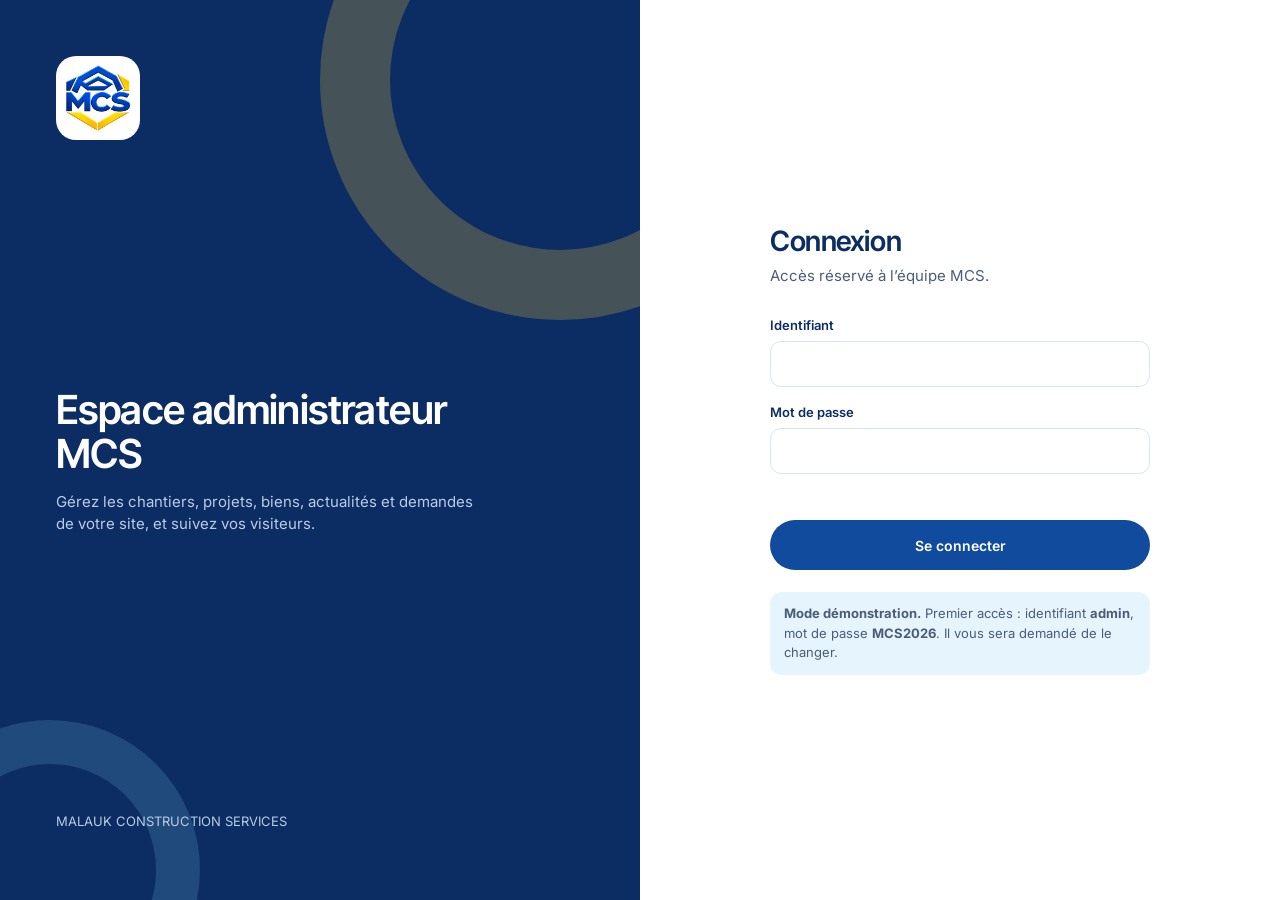
==== admin/index.html @ 773e59d4 "Mise en ligne du site MCS" ====
<!doctype html>
<html lang="fr">
<head>
<meta charset="utf-8">
<meta name="viewport" content="width=device-width, initial-scale=1">
<meta name="robots" content="noindex, nofollow">
<title>Administration MCS</title>
<link rel="icon" href="../assets/img/favicon.png">
<link rel="preconnect" href="https://fonts.googleapis.com">
<link rel="preconnect" href="https://fonts.gstatic.com" crossorigin>
<link href="https://fonts.googleapis.com/css2?family=Inter+Tight:wght@400;500;600;700&family=Inter:wght@400;500;600;700&display=swap" rel="stylesheet">
<link rel="stylesheet" href="admin.css">
</head>
<body>

<!-- Connexion -->
<div class="ecran-connexion" id="connexion" hidden>
  <div class="visuel">
    <img src="../assets/img/logo.png" alt="MCS">
    <div>
      <h1>Espace administrateur MCS</h1>
      <p>Gérez les chantiers, projets, biens, actualités et demandes de votre site, et suivez vos visiteurs.</p>
    </div>
    <p style="font-size:13px">MALAUK CONSTRUCTION SERVICES</p>
  </div>
  <div class="formulaire">
    <form class="carte-connexion" id="form-connexion" autocomplete="on">
      <h2>Connexion</h2>
      <p>Accès réservé à l’équipe MCS.</p>
      <div class="champ"><label for="c-id">Identifiant</label><input id="c-id" name="identifiant" autocomplete="username" required></div>
      <div class="champ"><label for="c-mdp">Mot de passe</label><input id="c-mdp" name="mdp" type="password" autocomplete="current-password" required></div>
      <p class="erreur" id="c-erreur" aria-live="polite"></p>
      <button class="btn btn-bleu" type="submit">Se connecter</button>
      <div class="note-demo" id="note-demo"><b>Mode démonstration.</b> Premier accès : identifiant <b>admin</b>, mot de passe <b>MCS2026</b>. Il vous sera demandé de le changer.</div>
    </form>
  </div>
</div>

<!-- Application -->
<div class="app" id="app" hidden>
  <aside class="barre" id="barre">
    <div class="marque"><img src="../assets/img/logo.png" alt=""><div><b>MCS Admin</b><small>Malauk Construction Services</small></div></div>
    <nav id="nav"></nav>
    <div class="bas"><b id="u-nom"></b><span id="u-role"></span></div>
  </aside>
  <div class="principal">
    <header class="haut">
      <button class="burger" id="burger" aria-label="Menu"><svg width="20" height="20" viewBox="0 0 24 24" fill="none" stroke="currentColor" stroke-width="2"><path d="M4 7h16M4 12h16M4 17h16"/></svg></button>
      <h1 id="titre-page">Tableau de bord</h1>
      <a class="btn btn-trait btn-petit" href="../index.html" target="_blank" rel="noopener">Voir le site
        <svg width="14" height="14" viewBox="0 0 24 24" fill="none" stroke="currentColor" stroke-width="2"><path d="M14 4h6v6M20 4l-9 9M19 14v5a1 1 0 0 1-1 1H5a1 1 0 0 1-1-1V6a1 1 0 0 1 1-1h5"/></svg></a>
    </header>
    <main class="contenu" id="contenu"></main>
  </div>
</div>

<div class="voile" id="voile" hidden></div>
<aside class="panneau" id="panneau" aria-modal="true" role="dialog" hidden>
  <div class="tete"><h2 id="p-titre"></h2><button class="btn btn-trait btn-icone" id="p-fermer" aria-label="Fermer"><svg width="18" height="18" viewBox="0 0 24 24" fill="none" stroke="currentColor" stroke-width="2"><path d="M6 6l12 12M18 6L6 18"/></svg></button></div>
  <div class="corps" id="p-corps"></div>
  <div class="pied" id="p-pied"></div>
</aside>
<div class="toast" id="toast" role="status"></div>

<script src="../assets/js/donnees.js"></script>
<script src="admin.js"></script>
</body>
</html>
---- admin/admin.css ----
:root{
  --bleu:#2C66B0; --bleu-profond:#114B9D; --nuit:#0C2D63; --nuit-2:#0A2552; --ciel:#B9E2F6; --brume:#E6F4FD;
  --jaune:#EDC23B; --texte:#0C2D63; --doux:#4A5C78; --trait:#D7E5F1; --fond:#F3F7FB; --blanc:#fff;
  --vert:#1F9D55; --rouge:#D64545; --orange:#E08A1E;
  color-scheme:light;
}
*,*::before,*::after{box-sizing:border-box}
html,body{margin:0; height:100%}
body{font-family:Inter, "Helvetica Neue", Arial, sans-serif; font-size:15px; line-height:1.5; color:var(--texte); background:var(--fond); -webkit-font-smoothing:antialiased}
h1,h2,h3,h4{font-family:"Inter Tight", Inter, Arial, sans-serif; font-weight:600; letter-spacing:-.015em; margin:0; line-height:1.2}
a{color:var(--bleu-profond)}
button{font:inherit; cursor:pointer}
input,select,textarea{font:inherit; color:var(--texte)}
:focus-visible{outline:2px solid var(--jaune); outline-offset:2px}
[hidden]{display:none !important}

/* ---------- Connexion ---------- */
.ecran-connexion{min-height:100%; display:grid; grid-template-columns:1fr 1fr; background:#fff}
.ecran-connexion .visuel{position:relative; background:var(--nuit); color:#fff; padding:56px; display:flex; flex-direction:column; justify-content:space-between; overflow:hidden}
.ecran-connexion .visuel::before{content:""; position:absolute; right:-160px; top:-160px; width:480px; height:480px; border-radius:50%; border:70px solid rgba(237,194,59,.25)}
.ecran-connexion .visuel::after{content:""; position:absolute; left:-100px; bottom:-120px; width:300px; height:300px; border-radius:50%; border:44px solid rgba(124,200,239,.18)}
.ecran-connexion .visuel img{width:84px; height:84px; background:#fff; border-radius:20px; padding:8px; position:relative; z-index:1}
.ecran-connexion .visuel h1{font-size:40px; line-height:1.1; color:#fff; max-width:440px; position:relative; z-index:1}
.ecran-connexion .visuel p{color:#B9CCE4; max-width:420px; position:relative; z-index:1}
.ecran-connexion .formulaire{display:flex; align-items:center; justify-content:center; padding:40px 24px}
.carte-connexion{width:100%; max-width:380px}
.carte-connexion h2{font-size:28px; margin-bottom:6px}
.carte-connexion > p{color:var(--doux); margin:0 0 28px}
.carte-connexion .champ{margin-bottom:16px}
.carte-connexion .btn{width:100%; justify-content:center; min-height:50px}
.carte-connexion .erreur{color:var(--rouge); font-size:14px; min-height:20px; margin:4px 0 10px}
.note-demo{margin-top:22px; font-size:13px; color:var(--doux); background:var(--brume); border-radius:12px; padding:12px 14px}
@media (max-width:860px){ .ecran-connexion{grid-template-columns:1fr} .ecran-connexion .visuel{padding:32px 24px; min-height:220px} .ecran-connexion .visuel h1{font-size:28px} }

/* ---------- Structure ---------- */
.app{display:grid; grid-template-columns:264px 1fr; min-height:100%}
.barre{background:var(--nuit); color:#D6E6F5; display:flex; flex-direction:column; position:sticky; top:0; height:100vh; overflow-y:auto}
.barre .marque{display:flex; align-items:center; gap:12px; padding:22px 20px 18px; border-bottom:1px solid rgba(255,255,255,.08)}
.barre .marque img{width:44px; height:44px; background:#fff; border-radius:12px; padding:4px}
.barre .marque b{display:block; color:#fff; font-family:"Inter Tight", Arial, sans-serif; font-size:16px}
.barre .marque small{color:#8FA8C8; font-size:12px}
.barre nav{padding:14px 12px; display:grid; gap:2px}
.barre nav .groupe{font-size:11px; font-weight:700; letter-spacing:.08em; text-transform:uppercase; color:#6F8BB0; padding:14px 12px 6px}
.barre nav button{display:flex; align-items:center; gap:12px; width:100%; text-align:left; border:0; background:none; color:#D6E6F5; padding:10px 12px; border-radius:10px; font-weight:500; font-size:14.5px}
.barre nav button svg{flex:none; opacity:.85}
.barre nav button:hover{background:rgba(255,255,255,.06)}
.barre nav button.actif{background:var(--jaune); color:var(--nuit); font-weight:600}
.barre nav button .pastille{margin-left:auto; background:var(--rouge); color:#fff; font-size:11.5px; font-weight:700; border-radius:999px; padding:1px 8px}
.barre nav button.actif .pastille{background:var(--nuit)}
.barre .bas{margin-top:auto; padding:16px 20px; border-top:1px solid rgba(255,255,255,.08); font-size:13px}
.barre .bas b{color:#fff; display:block}
.principal{min-width:0; display:flex; flex-direction:column}
.haut{position:sticky; top:0; z-index:20; background:rgba(243,247,251,.92); backdrop-filter:blur(10px); display:flex; align-items:center; gap:16px; padding:16px 32px; border-bottom:1px solid var(--trait)}
.haut h1{font-size:22px; flex:1}
.haut .burger{display:none; width:42px; height:42px; border-radius:10px; border:1px solid var(--trait); background:#fff}
.contenu{padding:28px 32px 60px; max-width:1280px; width:100%}
.bandeau-demo{display:flex; gap:12px; align-items:flex-start; background:#FFF8E1; border:1px solid #F3DD95; color:#6B5410; border-radius:14px; padding:12px 16px; margin-bottom:22px; font-size:13.5px}
@media (max-width:980px){
  .app{grid-template-columns:1fr}
  .barre{position:fixed; inset:0 auto 0 0; width:280px; z-index:50; transform:translateX(-100%); transition:transform .3s}
  .app.menu-ouvert .barre{transform:none; box-shadow:0 0 0 100vmax rgba(8,26,58,.45)}
  .haut{padding:12px 16px} .haut .burger{display:flex; align-items:center; justify-content:center}
  .contenu{padding:20px 16px 60px}
}

/* ---------- Éléments ---------- */
.btn{display:inline-flex; align-items:center; gap:8px; min-height:42px; padding:0 18px; border-radius:999px; border:1px solid transparent; font-weight:600; font-size:14px; text-decoration:none; white-space:nowrap; transition:background .2s, border-color .2s, color .2s}
.btn-bleu{background:var(--bleu-profond); color:#fff} .btn-bleu:hover{background:var(--nuit)}
.btn-jaune{background:var(--jaune); color:var(--nuit)} .btn-jaune:hover{background:#F6D86B}
.btn-trait{background:#fff; border-color:var(--trait); color:var(--nuit)} .btn-trait:hover{border-color:var(--nuit)}
.btn-danger{background:#fff; border-color:#F2C4C4; color:var(--rouge)} .btn-danger:hover{background:#FDEEEE}
.btn-petit{min-height:34px; padding:0 13px; font-size:13px}
.btn-icone{width:34px; height:34px; min-height:0; padding:0; justify-content:center; border-radius:10px}
.actions{display:flex; flex-wrap:wrap; gap:10px; align-items:center}
.carte{background:#fff; border:1px solid var(--trait); border-radius:18px; padding:22px}
.carte + .carte{margin-top:18px}
.carte h2{font-size:18px}
.carte .sous{color:var(--doux); font-size:13.5px; margin:4px 0 0}
.tete-carte{display:flex; justify-content:space-between; align-items:flex-start; gap:16px; flex-wrap:wrap; margin-bottom:18px}
.grille{display:grid; gap:18px}
.g2{grid-template-columns:repeat(2,minmax(0,1fr))} .g3{grid-template-columns:repeat(3,minmax(0,1fr))} .g4{grid-template-columns:repeat(4,minmax(0,1fr))}
@media (max-width:1100px){ .g4{grid-template-columns:repeat(2,minmax(0,1fr))} .g3{grid-template-columns:repeat(2,minmax(0,1fr))} }
@media (max-width:640px){ .g2,.g3,.g4{grid-template-columns:1fr} }
.vide{color:var(--doux); text-align:center; padding:36px 16px; border:1px dashed var(--trait); border-radius:14px; background:#FBFDFF}
.badge{display:inline-flex; align-items:center; gap:6px; font-size:12px; font-weight:600; padding:3px 10px; border-radius:999px; background:var(--brume); color:var(--nuit)}
.badge.vert{background:#E3F6EA; color:#16723D} .badge.rouge{background:#FDEBEB; color:#B23131} .badge.jaune{background:#FFF4CF; color:#7A5B00} .badge.gris{background:#EEF2F6; color:#5A6B82}

/* KPI */
.kpi{background:#fff; border:1px solid var(--trait); border-radius:18px; padding:18px 20px; position:relative; overflow:hidden}
.kpi small{display:block; color:var(--doux); font-size:13px; font-weight:500}
.kpi b{display:block; font-family:"Inter Tight", Arial, sans-serif; font-size:32px; font-weight:600; margin-top:6px; line-height:1.1}
.kpi span{font-size:12.5px; color:var(--doux)}
.kpi::after{content:""; position:absolute; left:0; top:0; bottom:0; width:4px; background:var(--jaune)}
.kpi.bleu::after{background:var(--bleu)} .kpi.vert::after{background:var(--vert)} .kpi.rouge::after{background:var(--rouge)}

/* Liste d'éléments */
.liste{display:grid; gap:10px}
.ligne{display:flex; align-items:center; gap:14px; padding:12px 14px; border:1px solid var(--trait); border-radius:14px; background:#fff}
.ligne .vignette{flex:none; width:72px; height:54px; border-radius:10px; object-fit:cover; background:var(--brume)}
.ligne .infos{flex:1; min-width:0}
.ligne .infos b{display:block; white-space:nowrap; overflow:hidden; text-overflow:ellipsis}
.ligne .infos small{color:var(--doux)}
.ligne.deplace{opacity:.45}
.poignee{cursor:grab; color:#9AB0CA; padding:4px}

/* Tableau */
.tableau{width:100%; border-collapse:collapse}
.tableau th{text-align:left; font-size:12px; text-transform:uppercase; letter-spacing:.05em; color:var(--doux); font-weight:600; padding:10px 12px; border-bottom:1px solid var(--trait)}
.tableau td{padding:12px; border-bottom:1px solid #EEF3F8; vertical-align:middle}
.tableau tr:hover td{background:#FAFCFE}
.tableau tr.nouvelle td:first-child{box-shadow:inset 3px 0 0 var(--rouge)}
@media (max-width:760px){ .tableau thead{display:none} .tableau, .tableau tbody, .tableau tr, .tableau td{display:block; width:100%} .tableau tr{border:1px solid var(--trait); border-radius:14px; margin-bottom:10px; padding:6px 4px} .tableau td{border:0; padding:6px 12px} }

/* Formulaires */
.champ{display:flex; flex-direction:column; gap:6px}
.champ label{font-size:13px; font-weight:600; color:var(--nuit)}
.champ .aide{font-size:12.5px; color:var(--doux)}
.champ input,.champ select,.champ textarea{width:100%; padding:11px 13px; border:1px solid var(--trait); border-radius:11px; background:#fff; font-size:14.5px}
.champ textarea{min-height:110px; resize:vertical; line-height:1.55}
.champ input:focus,.champ select:focus,.champ textarea:focus{outline:none; border-color:var(--bleu); box-shadow:0 0 0 3px rgba(44,102,176,.12)}
.formu{display:grid; gap:16px}
.onglets{display:flex; flex-wrap:wrap; gap:6px; margin-bottom:18px; border-bottom:1px solid var(--trait); padding-bottom:12px}
.onglets button{border:0; background:#fff; border:1px solid var(--trait); padding:8px 14px; border-radius:999px; font-weight:500; font-size:13.5px; color:var(--nuit)}
.onglets button.actif{background:var(--nuit); border-color:var(--nuit); color:#fff}
.filtres{display:flex; flex-wrap:wrap; gap:6px}
.filtres button{border:1px solid var(--trait); background:#fff; padding:7px 13px; border-radius:999px; font-size:13px; font-weight:500}
.filtres button.actif{background:var(--jaune); border-color:var(--jaune); color:var(--nuit); font-weight:600}

/* Médias */
.medias{display:grid; grid-template-columns:repeat(auto-fill,minmax(150px,1fr)); gap:12px}
.media{position:relative; border:1px solid var(--trait); border-radius:14px; overflow:hidden; background:#fff}
.media .apercu{aspect-ratio:4/3; background:var(--brume); position:relative}
.media .apercu img,.media .apercu video{position:absolute; inset:0; width:100%; height:100%; object-fit:cover}
.media .apercu .num{position:absolute; left:8px; top:8px; background:var(--nuit); color:#fff; font-size:11.5px; font-weight:700; border-radius:999px; padding:2px 8px}
.media .apercu .type{position:absolute; right:8px; top:8px; background:var(--jaune); color:var(--nuit); font-size:11px; font-weight:700; border-radius:999px; padding:2px 8px}
.media input{border:0; border-top:1px solid var(--trait); width:100%; padding:8px 10px; font-size:13px}
.media .outils{display:flex; gap:4px; padding:6px; border-top:1px solid var(--trait); justify-content:space-between}
.media .outils button{border:0; background:var(--brume); border-radius:8px; width:30px; height:28px; display:flex; align-items:center; justify-content:center; color:var(--nuit)}
.media .outils button:hover{background:var(--jaune)}
.media .outils button.sup:hover{background:#FDEBEB; color:var(--rouge)}
.depot{border:2px dashed #C3D6EA; border-radius:14px; display:flex; flex-direction:column; align-items:center; justify-content:center; gap:6px; min-height:150px; color:var(--doux); font-size:13px; text-align:center; padding:12px; background:#FBFDFF; cursor:pointer}
.depot:hover,.depot.survol{border-color:var(--bleu); background:var(--brume); color:var(--nuit)}
.depot b{color:var(--nuit)}

/* Panneau d'édition */
.voile{position:fixed; inset:0; background:rgba(8,26,58,.45); z-index:80; opacity:0; transition:opacity .25s}
.voile.ouvert{opacity:1}
.panneau{position:fixed; top:0; right:0; bottom:0; width:min(760px,100%); background:var(--fond); z-index:90; display:flex; flex-direction:column; transform:translateX(100%); transition:transform .3s cubic-bezier(.2,.8,.2,1); box-shadow:-20px 0 60px rgba(8,26,58,.2)}
.panneau.ouvert{transform:none}
.panneau .tete{display:flex; align-items:center; gap:12px; padding:18px 24px; background:#fff; border-bottom:1px solid var(--trait)}
.panneau .tete h2{flex:1; font-size:19px}
.panneau .corps{flex:1; overflow-y:auto; padding:22px 24px}
.panneau .pied{display:flex; gap:10px; justify-content:flex-end; padding:14px 24px; background:#fff; border-top:1px solid var(--trait)}
.panneau .pied .gauche{margin-right:auto}
.section-panneau{background:#fff; border:1px solid var(--trait); border-radius:16px; padding:18px}
.section-panneau + .section-panneau{margin-top:14px}
.section-panneau h3{font-size:15px; margin-bottom:12px}

/* Toast */
.toast{position:fixed; left:50%; bottom:24px; transform:translate(-50%,20px); background:var(--nuit); color:#fff; padding:12px 18px; border-radius:12px; font-size:14px; font-weight:500; opacity:0; transition:opacity .25s, transform .25s; z-index:120; box-shadow:0 14px 30px rgba(8,26,58,.3)}
.toast.vu{opacity:1; transform:translate(-50%,0)}
.toast.erreur{background:var(--rouge)}

/* Graphiques */
.graph svg{width:100%; height:auto; display:block}
.barres{display:grid; gap:10px}
.barres .b{display:grid; grid-template-columns:150px 1fr 48px; gap:10px; align-items:center; font-size:13.5px}
.barres .b .piste{height:10px; background:var(--brume); border-radius:999px; overflow:hidden}
.barres .b .piste i{display:block; height:100%; background:var(--bleu); border-radius:999px}
.barres .b:nth-child(1) .piste i{background:var(--nuit)}
.barres .b span:last-child{text-align:right; font-weight:600}
.barres .b span:first-child{white-space:nowrap; overflow:hidden; text-overflow:ellipsis}
@media (max-width:640px){ .barres .b{grid-template-columns:110px 1fr 40px} }
.periode{display:flex; gap:6px}

/* Détail demande */
.dl{display:grid; grid-template-columns:160px 1fr; gap:8px 16px; font-size:14.5px}
.dl dt{color:var(--doux)} .dl dd{margin:0; font-weight:500; word-break:break-word}
@media (max-width:560px){ .dl{grid-template-columns:1fr} .dl dd{margin-bottom:6px} }
.grille > .carte + .carte{margin-top:0}
.grille > .carte{align-self:stretch}
.barres .b{grid-template-columns:190px 1fr 52px}
.carte{min-width:0} .ligne{min-width:0}
@media (max-width:640px){
  .ligne{flex-wrap:wrap; gap:10px} .ligne .poignee{display:none}
  .ligne .infos{flex:1 1 calc(100% - 90px)}
  .ligne .badge{margin-left:82px} .ligne .btn{margin-left:auto}
  .carte{padding:16px}
  .haut h1{font-size:18px}
}
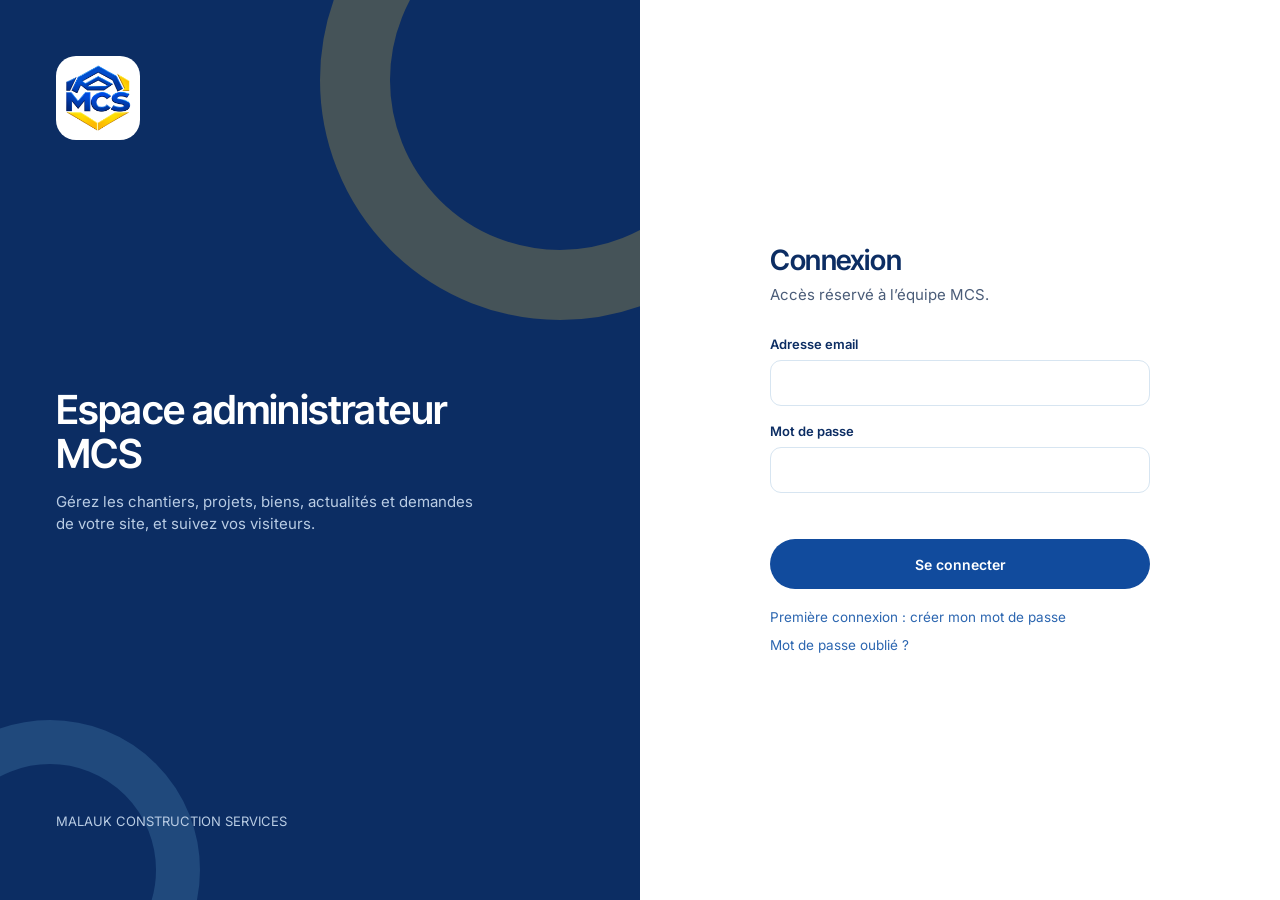
==== commit c6753f06: "Connexion à Supabase (contenus, demandes, statistiques, comptes)" ====
--- a/admin/index.html
+++ b/admin/index.html
@@ -25,13 +25,19 @@
   </div>
   <div class="formulaire">
     <form class="carte-connexion" id="form-connexion" autocomplete="on">
-      <h2>Connexion</h2>
-      <p>Accès réservé à l’équipe MCS.</p>
-      <div class="champ"><label for="c-id">Identifiant</label><input id="c-id" name="identifiant" autocomplete="username" required></div>
-      <div class="champ"><label for="c-mdp">Mot de passe</label><input id="c-mdp" name="mdp" type="password" autocomplete="current-password" required></div>
+      <h2 id="c-titre">Connexion</h2>
+      <p id="c-intro">Accès réservé à l’équipe MCS.</p>
+      <div class="champ" id="z-email"><label for="c-id">Adresse email</label><input id="c-id" name="email" type="email" autocomplete="username" required></div>
+      <div class="champ" id="z-mdp"><label for="c-mdp">Mot de passe</label><input id="c-mdp" name="mdp" type="password" autocomplete="current-password" minlength="8" required></div>
+      <div class="champ" id="z-mdp2" hidden><label for="c-mdp2">Confirmer le mot de passe</label><input id="c-mdp2" name="mdp2" type="password" autocomplete="new-password" minlength="8"></div>
       <p class="erreur" id="c-erreur" aria-live="polite"></p>
-      <button class="btn btn-bleu" type="submit">Se connecter</button>
-      <div class="note-demo" id="note-demo"><b>Mode démonstration.</b> Premier accès : identifiant <b>admin</b>, mot de passe <b>MCS2026</b>. Il vous sera demandé de le changer.</div>
+      <p class="succes" id="c-ok" aria-live="polite"></p>
+      <button class="btn btn-bleu" type="submit" id="c-bouton">Se connecter</button>
+      <div class="liens-connexion" id="c-liens">
+        <a href="#" data-mode="creation">Première connexion : créer mon mot de passe</a>
+        <a href="#" data-mode="oubli">Mot de passe oublié ?</a>
+        <a href="#" data-mode="connexion" hidden>← Retour à la connexion</a>
+      </div>
     </form>
   </div>
 </div>
@@ -63,6 +69,8 @@
 <div class="toast" id="toast" role="status"></div>
 
 <script src="../assets/js/donnees.js"></script>
+<script src="supabase.js"></script>
+<script src="../assets/js/config.js"></script>
 <script src="admin.js"></script>
 </body>
 </html>
--- a/admin/admin.css
+++ b/admin/admin.css
@@ -188,3 +188,9 @@
   .carte{padding:16px}
   .haut h1{font-size:18px}
 }
+.succes{color:#1E7A46; font-size:13.5px; min-height:0; margin:0 0 10px}
+.succes:empty{display:none}
+.liens-connexion{display:flex; flex-direction:column; gap:8px; margin-top:18px; font-size:13.5px}
+.liens-connexion a{color:var(--bleu, #114B9D); text-decoration:none}
+.liens-connexion a:hover{text-decoration:underline}
+.chargement{padding:40px; text-align:center; color:var(--doux)}
